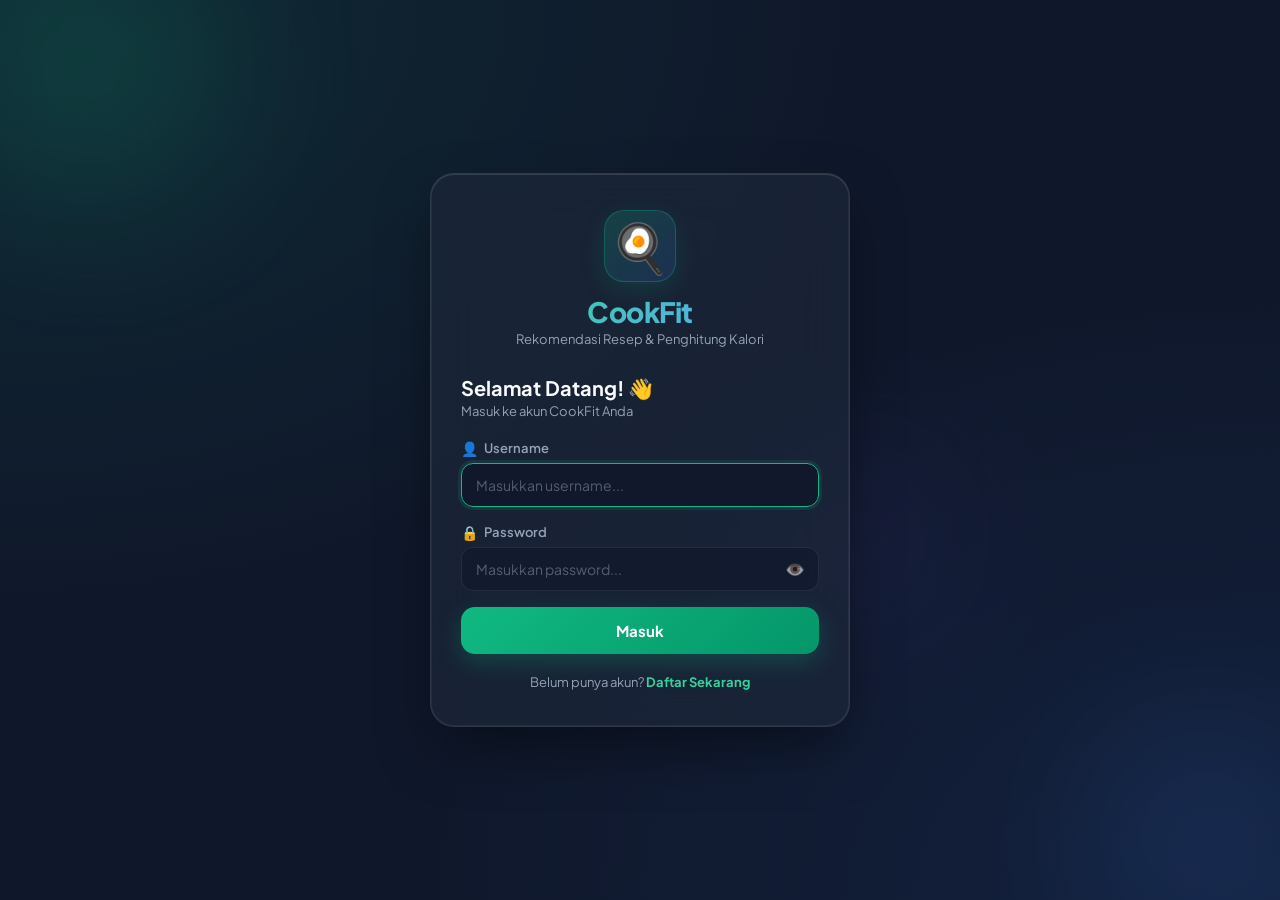
==== templates/login.html @ 272014fc "feat: add CookFit profile, recipe, and nutrition features Co-authored-by: Copilot <223556219+Copilot" ====
<!DOCTYPE html>
<html lang="id">
<head>
    <meta charset="UTF-8">
    <meta name="viewport" content="width=device-width, initial-scale=1.0">
    <title>CookFit - Login & Registrasi</title>
    <meta name="description" content="Masuk atau daftar akun CookFit untuk mengakses fitur rekomendasi resep dan kalkulator nutrisi harian.">
    <!-- Google Fonts -->
    <link rel="preconnect" href="https://fonts.googleapis.com">
    <link rel="preconnect" href="https://fonts.gstatic.com" crossorigin>
    <link href="https://fonts.googleapis.com/css2?family=Plus+Jakarta+Sans:wght@400;500;600;700;800&display=swap" rel="stylesheet">
    <link rel="stylesheet" href="/static/css/style.css">
</head>
<body>

    <div class="auth-container">
        <!-- Floating Decorative Orbs -->
        <div class="auth-orb orb-1"></div>
        <div class="auth-orb orb-2"></div>
        <div class="auth-orb orb-3"></div>

        <!-- Auth Card -->
        <div class="auth-card" id="auth-card">
            <!-- Brand -->
            <div class="auth-brand">
                <div class="auth-brand-icon">🍳</div>
                <h1 class="auth-brand-title">CookFit</h1>
                <p class="auth-brand-subtitle">Rekomendasi Resep & Penghitung Kalori</p>
            </div>

            <!-- Login Form -->
            <form id="login-form" class="auth-form active" onsubmit="handleLogin(event)">
                <div class="auth-form-header">
                    <h2 class="auth-form-title">Selamat Datang! 👋</h2>
                    <p class="auth-form-desc">Masuk ke akun CookFit Anda</p>
                </div>

                <div class="auth-alert" id="login-alert" style="display:none;"></div>

                <div class="auth-field">
                    <label class="auth-label" for="login-username">
                        <span class="auth-label-icon">👤</span> Username
                    </label>
                    <input type="text" id="login-username" class="auth-input" placeholder="Masukkan username..." autocomplete="username" required>
                </div>

                <div class="auth-field">
                    <label class="auth-label" for="login-password">
                        <span class="auth-label-icon">🔒</span> Password
                    </label>
                    <div class="auth-input-wrapper">
                        <input type="password" id="login-password" class="auth-input" placeholder="Masukkan password..." autocomplete="current-password" required>
                        <button type="button" class="auth-toggle-pw" onclick="togglePassword('login-password', this)">👁️</button>
                    </div>
                </div>

                <button type="submit" class="auth-btn-primary" id="login-btn">
                    <span class="auth-btn-text">Masuk</span>
                    <span class="auth-btn-loader" style="display:none;">⏳</span>
                </button>

                <div class="auth-switch">
                    Belum punya akun? <a href="#" onclick="switchToRegister(event)">Daftar Sekarang</a>
                </div>
            </form>

            <!-- Register Form -->
            <form id="register-form" class="auth-form" onsubmit="handleRegister(event)">
                <div class="auth-form-header">
                    <h2 class="auth-form-title">Buat Akun Baru 🚀</h2>
                    <p class="auth-form-desc">Bergabung dan mulai hidup sehat!</p>
                </div>

                <div class="auth-alert" id="register-alert" style="display:none;"></div>

                <div class="auth-field">
                    <label class="auth-label" for="reg-display-name">
                        <span class="auth-label-icon">✨</span> Nama Tampilan
                    </label>
                    <input type="text" id="reg-display-name" class="auth-input" placeholder="Nama lengkap Anda..." required>
                </div>

                <div class="auth-field">
                    <label class="auth-label" for="reg-username">
                        <span class="auth-label-icon">👤</span> Username
                    </label>
                    <input type="text" id="reg-username" class="auth-input" placeholder="Pilih username unik..." autocomplete="username" required>
                    <span class="auth-hint">Min. 3 karakter, huruf/angka/underscore</span>
                </div>

                <div class="auth-field">
                    <label class="auth-label" for="reg-password">
                        <span class="auth-label-icon">🔒</span> Password
                    </label>
                    <div class="auth-input-wrapper">
                        <input type="password" id="reg-password" class="auth-input" placeholder="Min. 4 karakter..." autocomplete="new-password" required minlength="4">
                        <button type="button" class="auth-toggle-pw" onclick="togglePassword('reg-password', this)">👁️</button>
                    </div>
                </div>

                <div class="auth-field">
                    <label class="auth-label" for="reg-password-confirm">
                        <span class="auth-label-icon">🔐</span> Konfirmasi Password
                    </label>
                    <div class="auth-input-wrapper">
                        <input type="password" id="reg-password-confirm" class="auth-input" placeholder="Ulangi password..." autocomplete="new-password" required minlength="4">
                        <button type="button" class="auth-toggle-pw" onclick="togglePassword('reg-password-confirm', this)">👁️</button>
                    </div>
                </div>

                <button type="submit" class="auth-btn-primary" id="register-btn">
                    <span class="auth-btn-text">Daftar & Mulai</span>
                    <span class="auth-btn-loader" style="display:none;">⏳</span>
                </button>

                <div class="auth-switch">
                    Sudah punya akun? <a href="#" onclick="switchToLogin(event)">Masuk di sini</a>
                </div>
            </form>
        </div>
    </div>

    <script>
        // ==========================================
        // AUTH PAGE LOGIC
        // ==========================================

        function switchToRegister(e) {
            e.preventDefault();
            document.getElementById('login-form').classList.remove('active');
            document.getElementById('register-form').classList.add('active');
            clearAlerts();
        }

        function switchToLogin(e) {
            e.preventDefault();
            document.getElementById('register-form').classList.remove('active');
            document.getElementById('login-form').classList.add('active');
            clearAlerts();
        }

        function clearAlerts() {
            document.querySelectorAll('.auth-alert').forEach(el => {
                el.style.display = 'none';
                el.className = 'auth-alert';
            });
        }

        function showAlert(elementId, message, type = 'error') {
            const el = document.getElementById(elementId);
            el.textContent = message;
            el.className = `auth-alert ${type}`;
            el.style.display = 'block';
        }

        function togglePassword(inputId, btn) {
            const input = document.getElementById(inputId);
            if (input.type === 'password') {
                input.type = 'text';
                btn.textContent = '🙈';
            } else {
                input.type = 'password';
                btn.textContent = '👁️';
            }
        }

        function setLoading(btnId, loading) {
            const btn = document.getElementById(btnId);
            const text = btn.querySelector('.auth-btn-text');
            const loader = btn.querySelector('.auth-btn-loader');
            btn.disabled = loading;
            text.style.display = loading ? 'none' : 'inline';
            loader.style.display = loading ? 'inline' : 'none';
        }

        async function handleLogin(e) {
            e.preventDefault();
            clearAlerts();

            const username = document.getElementById('login-username').value.trim();
            const password = document.getElementById('login-password').value;

            if (!username || !password) {
                showAlert('login-alert', 'Username dan password wajib diisi.', 'error');
                return;
            }

            setLoading('login-btn', true);

            try {
                const res = await fetch('/api/auth/login', {
                    method: 'POST',
                    headers: { 'Content-Type': 'application/json' },
                    body: JSON.stringify({ username, password })
                });
                const json = await res.json();

                if (json.status === 'success') {
                    showAlert('login-alert', `✅ Selamat datang, ${json.data.display_name}!`, 'success');
                    setTimeout(() => {
                        window.location.href = '/';
                    }, 800);
                } else {
                    showAlert('login-alert', json.message || 'Login gagal.', 'error');
                }
            } catch (err) {
                showAlert('login-alert', 'Tidak dapat terhubung ke server.', 'error');
            } finally {
                setLoading('login-btn', false);
            }
        }

        async function handleRegister(e) {
            e.preventDefault();
            clearAlerts();

            const display_name = document.getElementById('reg-display-name').value.trim();
            const username = document.getElementById('reg-username').value.trim();
            const password = document.getElementById('reg-password').value;
            const password_confirm = document.getElementById('reg-password-confirm').value;

            if (!display_name || !username || !password) {
                showAlert('register-alert', 'Semua field wajib diisi.', 'error');
                return;
            }

            if (password !== password_confirm) {
                showAlert('register-alert', 'Password dan konfirmasi tidak cocok.', 'error');
                return;
            }

            if (password.length < 4) {
                showAlert('register-alert', 'Password minimal 4 karakter.', 'error');
                return;
            }

            setLoading('register-btn', true);

            try {
                const res = await fetch('/api/auth/register', {
                    method: 'POST',
                    headers: { 'Content-Type': 'application/json' },
                    body: JSON.stringify({ username, password, display_name })
                });
                const json = await res.json();

                if (json.status === 'success') {
                    showAlert('register-alert', '✅ Akun berhasil dibuat! Mengalihkan...', 'success');
                    setTimeout(() => {
                        window.location.href = '/';
                    }, 800);
                } else {
                    showAlert('register-alert', json.message || 'Registrasi gagal.', 'error');
                }
            } catch (err) {
                showAlert('register-alert', 'Tidak dapat terhubung ke server.', 'error');
            } finally {
                setLoading('register-btn', false);
            }
        }

        // Auto-focus first input
        document.addEventListener('DOMContentLoaded', () => {
            document.getElementById('login-username').focus();
        });
    </script>

</body>
</html>
---- static/css/style.css ----
/* CookFit Mobile-First Web Stylesheet - Modern Glassmorphism Theme */

:root {
    --bg-dark: #0f172a;
    --card-bg: rgba(30, 41, 59, 0.7);
    --card-border: rgba(255, 255, 255, 0.08);
    --primary: #10b981;
    --primary-hover: #059669;
    --primary-glow: rgba(16, 185, 129, 0.3);
    --accent-orange: #f59e0b;
    --accent-blue: #3b82f6;
    --accent-purple: #8b5cf6;
    --accent-red: #ef4444;
    --text-main: #f8fafc;
    --text-muted: #94a3b8;
    --font-family: 'Plus Jakarta Sans', -apple-system, BlinkMacSystemFont, "Segoe UI", Roboto, sans-serif;
}

* {
    box-sizing: border-box;
    margin: 0;
    padding: 0;
    -webkit-tap-highlight-color: transparent;
}

body {
    background-color: var(--bg-dark);
    background-image: 
        radial-gradient(at 0% 0%, rgba(16, 185, 129, 0.12) 0px, transparent 50%),
        radial-gradient(at 100% 100%, rgba(59, 130, 246, 0.1) 0px, transparent 50%);
    background-attachment: fixed;
    color: var(--text-main);
    font-family: var(--font-family);
    min-height: 100vh;
    display: flex;
    justify-content: center;
    padding: 0;
    margin: 0;
}

.app-viewport {
    width: 100%;
    max-width: 540px; /* Smartphone view centered on desktop */
    min-height: 100vh;
    display: flex;
    flex-direction: column;
    background: rgba(15, 23, 42, 0.95);
    border-left: 1px solid var(--card-border);
    border-right: 1px solid var(--card-border);
    box-shadow: 0 25px 50px -12px rgba(0, 0, 0, 0.5);
    position: relative;
    padding-bottom: 75px; /* space for bottom nav */
}

/* Header Navbar */
.app-header {
    position: sticky;
    top: 0;
    z-index: 100;
    background: rgba(15, 23, 42, 0.85);
    backdrop-filter: blur(12px);
    -webkit-backdrop-filter: blur(12px);
    border-bottom: 1px solid var(--card-border);
    padding: 14px 20px;
    display: flex;
    align-items: center;
    justify-content: space-between;
}

.brand-logo {
    display: flex;
    align-items: center;
    gap: 10px;
}

.brand-icon {
    font-size: 24px;
    background: linear-gradient(135deg, #10b981, #059669);
    border-radius: 10px;
    width: 38px;
    height: 38px;
    display: flex;
    align-items: center;
    justify-content: center;
    box-shadow: 0 4px 12px var(--primary-glow);
}

.brand-title {
    font-size: 20px;
    font-weight: 800;
    background: linear-gradient(135deg, #34d399, #60a5fa);
    -webkit-background-clip: text;
    -webkit-text-fill-color: transparent;
    letter-spacing: -0.5px;
}

.header-badge {
    font-size: 11px;
    background: rgba(16, 185, 129, 0.15);
    color: #34d399;
    border: 1px solid rgba(16, 185, 129, 0.3);
    padding: 4px 10px;
    border-radius: 20px;
    font-weight: 600;
}

/* Tab Content Areas */
.tab-content {
    display: none;
    padding: 20px;
    animation: fadeIn 0.3s ease;
}

.tab-content.active {
    display: block;
}

@keyframes fadeIn {
    from { opacity: 0; transform: translateY(6px); }
    to { opacity: 1; transform: translateY(0); }
}

/* Bottom Navigation Bar */
.bottom-nav {
    position: fixed;
    bottom: 0;
    left: 50%;
    transform: translateX(-50%);
    width: 100%;
    max-width: 540px;
    background: rgba(15, 23, 42, 0.92);
    backdrop-filter: blur(16px);
    -webkit-backdrop-filter: blur(16px);
    border-top: 1px solid var(--card-border);
    display: flex;
    justify-content: space-around;
    padding: 10px 0 12px 0;
    z-index: 1000;
}

.nav-item {
    display: flex;
    flex-direction: column;
    align-items: center;
    gap: 4px;
    background: none;
    border: none;
    color: var(--text-muted);
    font-size: 11px;
    font-weight: 600;
    cursor: pointer;
    transition: all 0.2s ease;
    flex: 1;
}

.nav-icon {
    font-size: 20px;
    transition: transform 0.2s ease;
}

.nav-item.active {
    color: #34d399;
}

.nav-item.active .nav-icon {
    transform: translateY(-2px) scale(1.1);
}

.nav-badge {
    background: var(--accent-orange);
    color: #000;
    border-radius: 10px;
    font-size: 10px;
    font-weight: 800;
    padding: 1px 6px;
    margin-left: 2px;
}

/* Section Headings */
.section-header {
    margin-bottom: 16px;
}

.section-title {
    font-size: 18px;
    font-weight: 700;
    color: var(--text-main);
    display: flex;
    align-items: center;
    gap: 8px;
}

.section-subtitle {
    font-size: 13px;
    color: var(--text-muted);
    margin-top: 4px;
}

/* Search and Filters */
.search-box {
    position: relative;
    margin-bottom: 16px;
}

.search-input {
    width: 100%;
    padding: 12px 16px 12px 42px;
    background: rgba(30, 41, 59, 0.8);
    border: 1px solid var(--card-border);
    border-radius: 14px;
    color: var(--text-main);
    font-size: 14px;
    outline: none;
    transition: border-color 0.2s;
}

.search-input:focus {
    border-color: var(--primary);
    box-shadow: 0 0 0 3px rgba(16, 185, 129, 0.15);
}

.search-icon {
    position: absolute;
    left: 14px;
    top: 50%;
    transform: translateY(-50%);
    color: var(--text-muted);
}

/* Pantry Checklist Grid */
.category-group {
    background: var(--card-bg);
    border: 1px solid var(--card-border);
    border-radius: 16px;
    padding: 16px;
    margin-bottom: 16px;
}

.category-title {
    font-size: 13px;
    font-weight: 700;
    color: #60a5fa;
    text-transform: uppercase;
    letter-spacing: 0.8px;
    margin-bottom: 12px;
    display: flex;
    align-items: center;
    justify-content: space-between;
}

.pantry-grid {
    display: grid;
    grid-template-columns: repeat(2, 1fr);
    gap: 10px;
}

.pantry-item {
    background: rgba(15, 23, 42, 0.6);
    border: 1px solid rgba(255, 255, 255, 0.05);
    border-radius: 12px;
    padding: 10px 12px;
    display: flex;
    align-items: center;
    gap: 10px;
    cursor: pointer;
    transition: all 0.2s ease;
    user-select: none;
}

.pantry-item:hover {
    background: rgba(30, 41, 59, 0.9);
}

.pantry-item.selected {
    background: rgba(16, 185, 129, 0.15);
    border-color: rgba(16, 185, 129, 0.5);
    box-shadow: 0 2px 8px rgba(16, 185, 129, 0.1);
}

.pantry-checkbox {
    width: 18px;
    height: 18px;
    border-radius: 6px;
    border: 2px solid var(--text-muted);
    display: flex;
    align-items: center;
    justify-content: center;
    font-size: 11px;
    color: transparent;
    transition: all 0.2s ease;
}

.pantry-item.selected .pantry-checkbox {
    background: var(--primary);
    border-color: var(--primary);
    color: #fff;
}

.pantry-name {
    font-size: 13px;
    font-weight: 500;
    color: var(--text-main);
    flex: 1;
}

.pantry-cal {
    font-size: 11px;
    color: var(--text-muted);
}

/* Floating Action Bar / Match Button */
.sticky-action-bar {
    position: sticky;
    bottom: 85px;
    z-index: 90;
    margin-top: 10px;
}

.btn-primary {
    width: 100%;
    padding: 14px 20px;
    background: linear-gradient(135deg, #10b981, #059669);
    border: none;
    border-radius: 14px;
    color: white;
    font-size: 15px;
    font-weight: 700;
    cursor: pointer;
    display: flex;
    align-items: center;
    justify-content: center;
    gap: 10px;
    box-shadow: 0 8px 20px var(--primary-glow);
    transition: all 0.2s ease;
}

.btn-primary:active {
    transform: scale(0.98);
}

/* Recipe Cards */
.recipe-card {
    background: var(--card-bg);
    border: 1px solid var(--card-border);
    border-radius: 18px;
    padding: 16px;
    margin-bottom: 16px;
    position: relative;
    overflow: hidden;
    transition: transform 0.2s, border-color 0.2s;
}

.recipe-card:hover {
    border-color: rgba(52, 211, 153, 0.4);
}

.recipe-header {
    display: flex;
    align-items: flex-start;
    gap: 14px;
}

.recipe-icon {
    font-size: 32px;
    background: rgba(15, 23, 42, 0.8);
    border-radius: 14px;
    padding: 8px;
    display: flex;
    align-items: center;
    justify-content: center;
}

.recipe-info {
    flex: 1;
    min-width: 0;
}

.recipe-title-row {
    display: flex;
    align-items: flex-start;
    justify-content: space-between;
    gap: 8px;
}

.recipe-title {
    font-size: 16px;
    font-weight: 700;
    color: var(--text-main);
    line-height: 1.3;
}

.recipe-meta {
    display: flex;
    align-items: center;
    gap: 12px;
    margin-top: 6px;
    font-size: 12px;
    color: var(--text-muted);
}

.match-badge {
    padding: 4px 10px;
    border-radius: 20px;
    font-size: 12px;
    font-weight: 800;
    flex-shrink: 0;
}

.match-badge.high {
    background: rgba(16, 185, 129, 0.2);
    color: #34d399;
    border: 1px solid rgba(16, 185, 129, 0.4);
}

.match-badge.medium {
    background: rgba(245, 158, 11, 0.2);
    color: #fbbf24;
    border: 1px solid rgba(245, 158, 11, 0.4);
}

.match-badge.low {
    background: rgba(239, 68, 68, 0.15);
    color: #f87171;
    border: 1px solid rgba(239, 68, 68, 0.3);
}

/* Nutri Stats Chips */
.nutri-pills {
    display: flex;
    gap: 8px;
    margin-top: 14px;
    overflow-x: auto;
    padding-bottom: 2px;
}

.nutri-pill {
    background: rgba(15, 23, 42, 0.6);
    border: 1px solid rgba(255, 255, 255, 0.05);
    border-radius: 10px;
    padding: 6px 10px;
    font-size: 11px;
    font-weight: 600;
    white-space: nowrap;
}

.nutri-pill span {
    color: var(--text-muted);
    font-weight: 400;
}

/* Missing Ingredients Alert Box */
.missing-box {
    margin-top: 12px;
    background: rgba(245, 158, 11, 0.1);
    border: 1px solid rgba(245, 158, 11, 0.2);
    border-radius: 12px;
    padding: 10px 12px;
    font-size: 12px;
}

.missing-title {
    color: var(--accent-orange);
    font-weight: 700;
    margin-bottom: 4px;
}

.missing-list {
    color: var(--text-muted);
}

.recipe-actions {
    display: flex;
    gap: 10px;
    margin-top: 14px;
}

.btn-secondary {
    flex: 1;
    padding: 10px;
    background: rgba(30, 41, 59, 0.9);
    border: 1px solid var(--card-border);
    border-radius: 10px;
    color: var(--text-main);
    font-size: 13px;
    font-weight: 600;
    cursor: pointer;
    text-align: center;
}

.btn-outline-primary {
    flex: 1;
    padding: 10px;
    background: rgba(16, 185, 129, 0.1);
    border: 1px solid rgba(16, 185, 129, 0.4);
    border-radius: 10px;
    color: #34d399;
    font-size: 13px;
    font-weight: 600;
    cursor: pointer;
    text-align: center;
}

/* NutriTracker Dashboard */
.tracker-summary-card {
    background: linear-gradient(135deg, rgba(30, 41, 59, 0.9), rgba(15, 23, 42, 0.9));
    border: 1px solid var(--card-border);
    border-radius: 20px;
    padding: 20px;
    margin-bottom: 20px;
    box-shadow: 0 10px 30px rgba(0,0,0,0.3);
}

.summary-top {
    display: flex;
    justify-content: space-between;
    align-items: center;
    margin-bottom: 14px;
}

.calorie-gauge {
    margin-bottom: 16px;
}

.gauge-numbers {
    display: flex;
    justify-content: space-between;
    align-items: flex-end;
    margin-bottom: 8px;
}

.gauge-current {
    font-size: 28px;
    font-weight: 800;
    color: var(--primary);
}

.gauge-target {
    font-size: 13px;
    color: var(--text-muted);
}

.progress-bar-bg {
    width: 100%;
    height: 12px;
    background: rgba(15, 23, 42, 0.8);
    border-radius: 6px;
    overflow: hidden;
}

.progress-bar-fill {
    height: 100%;
    background: linear-gradient(90deg, #34d399, #10b981);
    border-radius: 6px;
    transition: width 0.5s ease;
}

.macros-grid {
    display: grid;
    grid-template-columns: repeat(3, 1fr);
    gap: 10px;
    margin-top: 16px;
}

.macro-box {
    background: rgba(15, 23, 42, 0.6);
    border: 1px solid rgba(255, 255, 255, 0.05);
    border-radius: 12px;
    padding: 10px;
    text-align: center;
}

.macro-val {
    font-size: 16px;
    font-weight: 700;
    margin-top: 2px;
}

.macro-label {
    font-size: 11px;
    color: var(--text-muted);
}

/* Daily Log History List */
.log-item {
    background: var(--card-bg);
    border: 1px solid var(--card-border);
    border-radius: 14px;
    padding: 12px 16px;
    margin-bottom: 10px;
    display: flex;
    align-items: center;
    justify-content: space-between;
}

.log-title {
    font-size: 14px;
    font-weight: 600;
}

.log-meta {
    font-size: 12px;
    color: var(--text-muted);
    margin-top: 2px;
}

.log-cal {
    font-size: 14px;
    font-weight: 700;
    color: var(--primary);
}

.btn-del {
    background: none;
    border: none;
    color: var(--accent-red);
    font-size: 16px;
    cursor: pointer;
    padding: 4px;
    margin-left: 10px;
}

/* Profile & BMR Form */
.form-group {
    margin-bottom: 16px;
}

.form-label {
    display: block;
    font-size: 13px;
    font-weight: 600;
    margin-bottom: 6px;
    color: var(--text-muted);
}

.form-control {
    width: 100%;
    padding: 12px;
    background: rgba(30, 41, 59, 0.8);
    border: 1px solid var(--card-border);
    border-radius: 12px;
    color: var(--text-main);
    font-size: 14px;
    outline: none;
}

.form-control:focus {
    border-color: var(--primary);
}

/* Modal Popup */
.modal-overlay {
    position: fixed;
    top: 0;
    left: 0;
    width: 100%;
    height: 100%;
    background: rgba(0, 0, 0, 0.7);
    backdrop-filter: blur(8px);
    z-index: 2000;
    display: none;
    align-items: center;
    justify-content: center;
    padding: 20px;
}

.modal-overlay.active {
    display: flex;
}

.modal-card {
    background: #1e293b;
    border: 1px solid var(--card-border);
    border-radius: 20px;
    width: 100%;
    max-width: 480px;
    max-height: 85vh;
    overflow-y: auto;
    padding: 20px;
    position: relative;
    box-shadow: 0 25px 50px -12px rgba(0, 0, 0, 0.6);
}

.modal-close {
    position: absolute;
    top: 16px;
    right: 16px;
    background: rgba(15, 23, 42, 0.6);
    border: none;
    color: var(--text-muted);
    font-size: 18px;
    width: 32px;
    height: 32px;
    border-radius: 50%;
    cursor: pointer;
}

/* ==========================================
   US-4 SHOPPING LIST STYLES
   ========================================== */
.shopping-item-card {
    background: var(--card-bg);
    border: 1px solid var(--card-border);
    border-radius: 14px;
    padding: 12px 14px;
    margin-bottom: 10px;
    display: flex;
    align-items: center;
    justify-content: space-between;
    transition: all 0.2s ease;
}

.shopping-item-card:hover {
    border-color: rgba(16, 185, 129, 0.3);
}

.shopping-item-card.bought {
    opacity: 0.55;
    background: rgba(15, 23, 42, 0.5);
    border-color: rgba(255, 255, 255, 0.04);
}

.shopping-item-card.bought .item-title {
    text-decoration: line-through;
    color: var(--text-muted);
}

.shopping-item-left {
    display: flex;
    align-items: center;
    gap: 12px;
    flex: 1;
}

.shopping-checkbox {
    width: 22px;
    height: 22px;
    border-radius: 6px;
    cursor: pointer;
    accent-color: var(--primary);
}

.item-title {
    font-size: 14px;
    font-weight: 600;
    color: var(--text-main);
    display: flex;
    align-items: center;
    gap: 6px;
}

.item-meta {
    font-size: 12px;
    color: var(--text-muted);
    margin-top: 2px;
}

.item-badge {
    font-size: 10px;
    padding: 2px 7px;
    border-radius: 12px;
    background: rgba(59, 130, 246, 0.15);
    color: #60a5fa;
    font-weight: 600;
}

.btn-action-sm {
    background: rgba(30, 41, 59, 0.8);
    border: 1px solid var(--card-border);
    color: var(--text-main);
    padding: 6px 12px;
    border-radius: 8px;
    font-size: 12px;
    cursor: pointer;
    font-weight: 600;
    transition: all 0.2s ease;
}

.btn-action-sm:hover {
    background: rgba(51, 65, 85, 0.8);
}

.btn-action-sm.danger {
    color: var(--accent-red);
    border-color: rgba(239, 68, 68, 0.2);
}

.btn-action-sm.danger:hover {
    background: rgba(239, 68, 68, 0.15);
}

.btn-shop-recipe {
    background: rgba(59, 130, 246, 0.15);
    border: 1px solid rgba(59, 130, 246, 0.3);
    color: #60a5fa;
    padding: 7px 12px;
    border-radius: 8px;
    font-size: 12px;
    font-weight: 600;
    cursor: pointer;
    transition: all 0.2s ease;
    display: inline-flex;
    align-items: center;
    gap: 4px;
}

.btn-shop-recipe:hover {
    background: rgba(59, 130, 246, 0.25);
    transform: translateY(-1px);
}

/* ==========================================
   AUTH / LOGIN PAGE STYLES
   ========================================== */
.auth-container {
    width: 100%;
    min-height: 100vh;
    display: flex;
    align-items: center;
    justify-content: center;
    padding: 20px;
    position: relative;
    overflow: hidden;
}

/* Floating Decorative Orbs */
.auth-orb {
    position: absolute;
    border-radius: 50%;
    filter: blur(80px);
    opacity: 0.4;
    pointer-events: none;
    animation: orbFloat 8s ease-in-out infinite alternate;
}

.orb-1 {
    width: 300px;
    height: 300px;
    background: radial-gradient(circle, rgba(16, 185, 129, 0.6), transparent);
    top: -80px;
    left: -60px;
    animation-duration: 10s;
}

.orb-2 {
    width: 250px;
    height: 250px;
    background: radial-gradient(circle, rgba(59, 130, 246, 0.5), transparent);
    bottom: -60px;
    right: -50px;
    animation-duration: 12s;
    animation-delay: -4s;
}

.orb-3 {
    width: 180px;
    height: 180px;
    background: radial-gradient(circle, rgba(139, 92, 246, 0.4), transparent);
    top: 50%;
    left: 60%;
    animation-duration: 9s;
    animation-delay: -2s;
}

@keyframes orbFloat {
    0% { transform: translate(0, 0) scale(1); }
    50% { transform: translate(30px, -20px) scale(1.1); }
    100% { transform: translate(-20px, 30px) scale(0.95); }
}

/* Auth Card */
.auth-card {
    width: 100%;
    max-width: 420px;
    background: rgba(30, 41, 59, 0.65);
    backdrop-filter: blur(24px);
    -webkit-backdrop-filter: blur(24px);
    border: 1px solid rgba(255, 255, 255, 0.1);
    border-radius: 24px;
    padding: 36px 30px;
    position: relative;
    z-index: 10;
    box-shadow:
        0 25px 60px -12px rgba(0, 0, 0, 0.5),
        0 0 0 1px rgba(255, 255, 255, 0.05) inset,
        0 1px 0 rgba(255, 255, 255, 0.08) inset;
    animation: cardSlideIn 0.5s ease-out;
}

@keyframes cardSlideIn {
    from {
        opacity: 0;
        transform: translateY(20px) scale(0.97);
    }
    to {
        opacity: 1;
        transform: translateY(0) scale(1);
    }
}

/* Auth Brand Section */
.auth-brand {
    text-align: center;
    margin-bottom: 28px;
}

.auth-brand-icon {
    font-size: 48px;
    width: 72px;
    height: 72px;
    background: linear-gradient(135deg, rgba(16, 185, 129, 0.2), rgba(59, 130, 246, 0.15));
    border: 1px solid rgba(16, 185, 129, 0.3);
    border-radius: 20px;
    display: flex;
    align-items: center;
    justify-content: center;
    margin: 0 auto 12px;
    box-shadow: 0 8px 24px rgba(16, 185, 129, 0.15);
    animation: iconPulse 3s ease-in-out infinite;
}

@keyframes iconPulse {
    0%, 100% { box-shadow: 0 8px 24px rgba(16, 185, 129, 0.15); }
    50% { box-shadow: 0 8px 32px rgba(16, 185, 129, 0.3); }
}

.auth-brand-title {
    font-size: 28px;
    font-weight: 800;
    background: linear-gradient(135deg, #34d399, #60a5fa);
    -webkit-background-clip: text;
    -webkit-text-fill-color: transparent;
    letter-spacing: -0.5px;
}

.auth-brand-subtitle {
    font-size: 13px;
    color: var(--text-muted);
    margin-top: 2px;
}

/* Auth Form */
.auth-form {
    display: none;
    animation: formFadeIn 0.35s ease;
}

.auth-form.active {
    display: block;
}

@keyframes formFadeIn {
    from { opacity: 0; transform: translateX(12px); }
    to { opacity: 1; transform: translateX(0); }
}

.auth-form-header {
    margin-bottom: 20px;
}

.auth-form-title {
    font-size: 20px;
    font-weight: 700;
    color: var(--text-main);
}

.auth-form-desc {
    font-size: 13px;
    color: var(--text-muted);
    margin-top: 2px;
}

/* Alert Messages */
.auth-alert {
    padding: 10px 14px;
    border-radius: 12px;
    font-size: 13px;
    font-weight: 600;
    margin-bottom: 16px;
    animation: alertSlide 0.3s ease;
}

.auth-alert.error {
    background: rgba(239, 68, 68, 0.12);
    border: 1px solid rgba(239, 68, 68, 0.3);
    color: #f87171;
}

.auth-alert.success {
    background: rgba(16, 185, 129, 0.12);
    border: 1px solid rgba(16, 185, 129, 0.3);
    color: #34d399;
}

@keyframes alertSlide {
    from { opacity: 0; transform: translateY(-6px); }
    to { opacity: 1; transform: translateY(0); }
}

/* Auth Form Fields */
.auth-field {
    margin-bottom: 16px;
}

.auth-label {
    display: flex;
    align-items: center;
    gap: 6px;
    font-size: 13px;
    font-weight: 600;
    color: var(--text-muted);
    margin-bottom: 6px;
}

.auth-label-icon {
    font-size: 14px;
}

.auth-input {
    width: 100%;
    padding: 12px 14px;
    background: rgba(15, 23, 42, 0.6);
    border: 1px solid rgba(255, 255, 255, 0.08);
    border-radius: 12px;
    color: var(--text-main);
    font-size: 14px;
    font-family: var(--font-family);
    outline: none;
    transition: all 0.25s ease;
}

.auth-input:focus {
    border-color: var(--primary);
    box-shadow: 0 0 0 3px rgba(16, 185, 129, 0.12);
    background: rgba(15, 23, 42, 0.8);
}

.auth-input::placeholder {
    color: rgba(148, 163, 184, 0.5);
}

.auth-input-wrapper {
    position: relative;
}

.auth-input-wrapper .auth-input {
    padding-right: 44px;
}

.auth-toggle-pw {
    position: absolute;
    right: 10px;
    top: 50%;
    transform: translateY(-50%);
    background: none;
    border: none;
    font-size: 16px;
    cursor: pointer;
    padding: 4px;
    opacity: 0.6;
    transition: opacity 0.2s;
}

.auth-toggle-pw:hover {
    opacity: 1;
}

.auth-hint {
    display: block;
    font-size: 11px;
    color: rgba(148, 163, 184, 0.6);
    margin-top: 4px;
    padding-left: 2px;
}

/* Primary Auth Button */
.auth-btn-primary {
    width: 100%;
    padding: 14px 20px;
    background: linear-gradient(135deg, #10b981, #059669);
    border: none;
    border-radius: 14px;
    color: white;
    font-size: 15px;
    font-weight: 700;
    font-family: var(--font-family);
    cursor: pointer;
    display: flex;
    align-items: center;
    justify-content: center;
    gap: 8px;
    box-shadow: 0 8px 24px rgba(16, 185, 129, 0.25);
    transition: all 0.25s ease;
    margin-top: 8px;
}

.auth-btn-primary:hover {
    background: linear-gradient(135deg, #059669, #047857);
    box-shadow: 0 10px 30px rgba(16, 185, 129, 0.35);
    transform: translateY(-1px);
}

.auth-btn-primary:active {
    transform: translateY(0) scale(0.98);
}

.auth-btn-primary:disabled {
    opacity: 0.6;
    cursor: not-allowed;
    transform: none;
}

/* Auth Switch Link */
.auth-switch {
    text-align: center;
    margin-top: 20px;
    font-size: 13px;
    color: var(--text-muted);
}

.auth-switch a {
    color: #34d399;
    text-decoration: none;
    font-weight: 700;
    transition: color 0.2s;
}

.auth-switch a:hover {
    color: #10b981;
    text-decoration: underline;
}

/* User Info in Header */
.header-user-info {
    display: flex;
    align-items: center;
    gap: 8px;
}

.header-avatar {
    width: 32px;
    height: 32px;
    border-radius: 10px;
    background: linear-gradient(135deg, rgba(16, 185, 129, 0.3), rgba(59, 130, 246, 0.2));
    border: 1px solid rgba(16, 185, 129, 0.3);
    display: flex;
    align-items: center;
    justify-content: center;
    font-size: 14px;
    font-weight: 700;
    color: #34d399;
    cursor: pointer;
    transition: all 0.2s ease;
}

.header-avatar:hover {
    transform: scale(1.05);
    box-shadow: 0 4px 12px rgba(16, 185, 129, 0.2);
}

.btn-logout {
    background: rgba(239, 68, 68, 0.1);
    border: 1px solid rgba(239, 68, 68, 0.2);
    color: #f87171;
    padding: 6px 12px;
    border-radius: 10px;
    font-size: 12px;
    font-weight: 600;
    cursor: pointer;
    transition: all 0.2s ease;
    font-family: var(--font-family);
}

.btn-logout:hover {
    background: rgba(239, 68, 68, 0.2);
    border-color: rgba(239, 68, 68, 0.4);
}
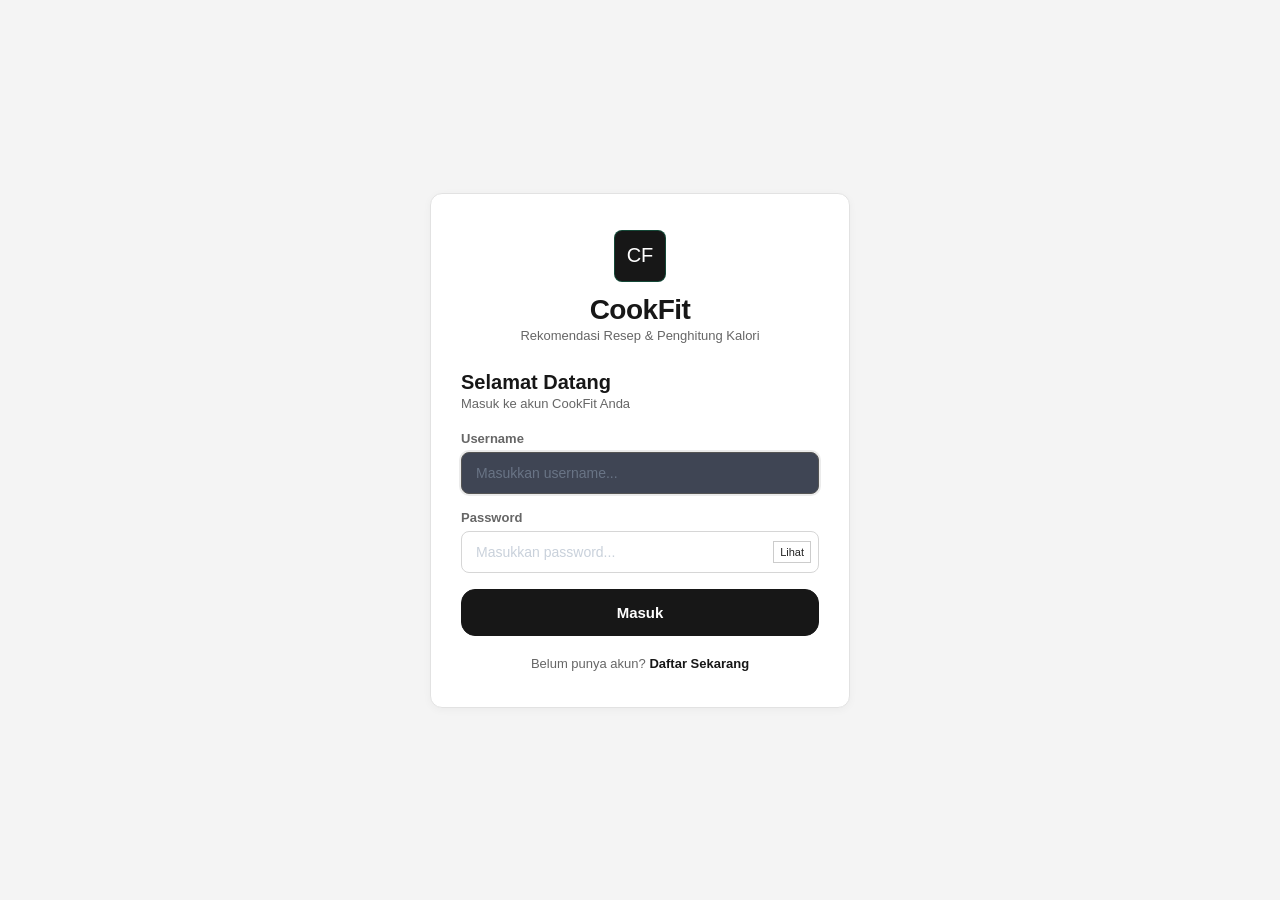
==== commit e874d4cc: "feat: add account usage menu and monochrome UI Co-authored-by: Copilot <223556219+Copilot@users.nore" ====
--- a/templates/login.html
+++ b/templates/login.html
@@ -5,25 +5,16 @@
     <meta name="viewport" content="width=device-width, initial-scale=1.0">
     <title>CookFit - Login & Registrasi</title>
     <meta name="description" content="Masuk atau daftar akun CookFit untuk mengakses fitur rekomendasi resep dan kalkulator nutrisi harian.">
-    <!-- Google Fonts -->
-    <link rel="preconnect" href="https://fonts.googleapis.com">
-    <link rel="preconnect" href="https://fonts.gstatic.com" crossorigin>
-    <link href="https://fonts.googleapis.com/css2?family=Plus+Jakarta+Sans:wght@400;500;600;700;800&display=swap" rel="stylesheet">
     <link rel="stylesheet" href="/static/css/style.css">
 </head>
 <body>
 
     <div class="auth-container">
-        <!-- Floating Decorative Orbs -->
-        <div class="auth-orb orb-1"></div>
-        <div class="auth-orb orb-2"></div>
-        <div class="auth-orb orb-3"></div>
-
         <!-- Auth Card -->
         <div class="auth-card" id="auth-card">
             <!-- Brand -->
             <div class="auth-brand">
-                <div class="auth-brand-icon">🍳</div>
+                <div class="auth-brand-icon">CF</div>
                 <h1 class="auth-brand-title">CookFit</h1>
                 <p class="auth-brand-subtitle">Rekomendasi Resep & Penghitung Kalori</p>
             </div>
@@ -31,7 +22,7 @@
             <!-- Login Form -->
             <form id="login-form" class="auth-form active" onsubmit="handleLogin(event)">
                 <div class="auth-form-header">
-                    <h2 class="auth-form-title">Selamat Datang! 👋</h2>
+                    <h2 class="auth-form-title">Selamat Datang</h2>
                     <p class="auth-form-desc">Masuk ke akun CookFit Anda</p>
                 </div>
 
@@ -39,24 +30,24 @@
 
                 <div class="auth-field">
                     <label class="auth-label" for="login-username">
-                        <span class="auth-label-icon">👤</span> Username
+                        Username
                     </label>
                     <input type="text" id="login-username" class="auth-input" placeholder="Masukkan username..." autocomplete="username" required>
                 </div>
 
                 <div class="auth-field">
                     <label class="auth-label" for="login-password">
-                        <span class="auth-label-icon">🔒</span> Password
+                        Password
                     </label>
                     <div class="auth-input-wrapper">
                         <input type="password" id="login-password" class="auth-input" placeholder="Masukkan password..." autocomplete="current-password" required>
-                        <button type="button" class="auth-toggle-pw" onclick="togglePassword('login-password', this)">👁️</button>
+                        <button type="button" class="auth-toggle-pw" onclick="togglePassword('login-password', this)">Lihat</button>
                     </div>
                 </div>
 
                 <button type="submit" class="auth-btn-primary" id="login-btn">
                     <span class="auth-btn-text">Masuk</span>
-                    <span class="auth-btn-loader" style="display:none;">⏳</span>
+                    <span class="auth-btn-loader" style="display:none;">Memproses...</span>
                 </button>
 
                 <div class="auth-switch">
@@ -67,7 +58,7 @@
             <!-- Register Form -->
             <form id="register-form" class="auth-form" onsubmit="handleRegister(event)">
                 <div class="auth-form-header">
-                    <h2 class="auth-form-title">Buat Akun Baru 🚀</h2>
+                    <h2 class="auth-form-title">Buat Akun Baru</h2>
                     <p class="auth-form-desc">Bergabung dan mulai hidup sehat!</p>
                 </div>
 
@@ -75,14 +66,14 @@
 
                 <div class="auth-field">
                     <label class="auth-label" for="reg-display-name">
-                        <span class="auth-label-icon">✨</span> Nama Tampilan
+                        Nama Tampilan
                     </label>
                     <input type="text" id="reg-display-name" class="auth-input" placeholder="Nama lengkap Anda..." required>
                 </div>
 
                 <div class="auth-field">
                     <label class="auth-label" for="reg-username">
-                        <span class="auth-label-icon">👤</span> Username
+                        Username
                     </label>
                     <input type="text" id="reg-username" class="auth-input" placeholder="Pilih username unik..." autocomplete="username" required>
                     <span class="auth-hint">Min. 3 karakter, huruf/angka/underscore</span>
@@ -90,27 +81,27 @@
 
                 <div class="auth-field">
                     <label class="auth-label" for="reg-password">
-                        <span class="auth-label-icon">🔒</span> Password
+                        Password
                     </label>
                     <div class="auth-input-wrapper">
                         <input type="password" id="reg-password" class="auth-input" placeholder="Min. 4 karakter..." autocomplete="new-password" required minlength="4">
-                        <button type="button" class="auth-toggle-pw" onclick="togglePassword('reg-password', this)">👁️</button>
+                        <button type="button" class="auth-toggle-pw" onclick="togglePassword('reg-password', this)">Lihat</button>
                     </div>
                 </div>
 
                 <div class="auth-field">
                     <label class="auth-label" for="reg-password-confirm">
-                        <span class="auth-label-icon">🔐</span> Konfirmasi Password
+                        Konfirmasi Password
                     </label>
                     <div class="auth-input-wrapper">
                         <input type="password" id="reg-password-confirm" class="auth-input" placeholder="Ulangi password..." autocomplete="new-password" required minlength="4">
-                        <button type="button" class="auth-toggle-pw" onclick="togglePassword('reg-password-confirm', this)">👁️</button>
+                        <button type="button" class="auth-toggle-pw" onclick="togglePassword('reg-password-confirm', this)">Lihat</button>
                     </div>
                 </div>
 
                 <button type="submit" class="auth-btn-primary" id="register-btn">
                     <span class="auth-btn-text">Daftar & Mulai</span>
-                    <span class="auth-btn-loader" style="display:none;">⏳</span>
+                    <span class="auth-btn-loader" style="display:none;">Memproses...</span>
                 </button>
 
                 <div class="auth-switch">
@@ -157,10 +148,10 @@
             const input = document.getElementById(inputId);
             if (input.type === 'password') {
                 input.type = 'text';
-                btn.textContent = '🙈';
+                btn.textContent = 'Sembunyi';
             } else {
                 input.type = 'password';
-                btn.textContent = '👁️';
+                btn.textContent = 'Lihat';
             }
         }
 
@@ -196,7 +187,7 @@
                 const json = await res.json();
 
                 if (json.status === 'success') {
-                    showAlert('login-alert', `✅ Selamat datang, ${json.data.display_name}!`, 'success');
+                    showAlert('login-alert', `Selamat datang, ${json.data.display_name}.`, 'success');
                     setTimeout(() => {
                         window.location.href = '/';
                     }, 800);
@@ -245,7 +236,7 @@
                 const json = await res.json();
 
                 if (json.status === 'success') {
-                    showAlert('register-alert', '✅ Akun berhasil dibuat! Mengalihkan...', 'success');
+                    showAlert('register-alert', 'Akun berhasil dibuat. Mengalihkan...', 'success');
                     setTimeout(() => {
                         window.location.href = '/';
                     }, 800);
--- a/static/css/style.css
+++ b/static/css/style.css
@@ -1,4 +1,4 @@
-/* CookFit Mobile-First Web Stylesheet - Modern Glassmorphism Theme */
+/* CookFit mobile-first stylesheet */
 
 :root {
     --bg-dark: #0f172a;
@@ -1136,25 +1136,90 @@
     gap: 8px;
 }
 
+.account-menu-wrapper {
+    position: relative;
+}
+
+.account-menu {
+    position: absolute;
+    top: calc(100% + 10px);
+    right: 0;
+    z-index: 1100;
+    display: flex;
+    flex-direction: column;
+    gap: 10px;
+    width: min(270px, calc(100vw - 32px));
+    padding: 16px;
+    background: #ffffff;
+    border: 1px solid #dedede;
+    border-radius: 10px;
+    box-shadow: 0 8px 24px rgba(0, 0, 0, 0.12);
+}
+
+.account-menu[hidden] {
+    display: none;
+}
+
+.account-menu-name {
+    color: #171717;
+    font-size: 15px;
+    font-weight: 700;
+}
+
+.account-menu-username,
+.account-joined {
+    color: #666666;
+    font-size: 12px;
+}
+
+.account-stat {
+    display: flex;
+    flex-direction: column;
+    gap: 4px;
+    padding: 10px 0;
+    border-top: 1px solid #e5e5e5;
+    border-bottom: 1px solid #e5e5e5;
+    color: #555555;
+    font-size: 12px;
+}
+
+.account-stat strong {
+    color: #171717;
+    font-size: 18px;
+}
+
+.account-menu .btn-logout {
+    width: 100%;
+    padding: 9px 12px;
+    border-radius: 7px;
+}
+
 .header-avatar {
     width: 32px;
     height: 32px;
-    border-radius: 10px;
-    background: linear-gradient(135deg, rgba(16, 185, 129, 0.3), rgba(59, 130, 246, 0.2));
-    border: 1px solid rgba(16, 185, 129, 0.3);
+    padding: 0;
     display: flex;
     align-items: center;
     justify-content: center;
+    font-family: var(--font-family);
+    border-radius: 50%;
+    background: #171717;
+    border: 1px solid #171717;
+    color: #ffffff;
     font-size: 14px;
     font-weight: 700;
-    color: #34d399;
     cursor: pointer;
     transition: all 0.2s ease;
 }
 
 .header-avatar:hover {
-    transform: scale(1.05);
-    box-shadow: 0 4px 12px rgba(16, 185, 129, 0.2);
+    background: #333333;
+    border-color: #333333;
+}
+
+.header-avatar:focus-visible {
+    outline: 2px solid #555555;
+    outline-offset: 2px;
 }
 
 .btn-logout {
@@ -1174,3 +1239,248 @@
     background: rgba(239, 68, 68, 0.2);
     border-color: rgba(239, 68, 68, 0.4);
 }
+
+/* Simple monochrome interface */
+:root {
+    --bg-dark: #f4f4f4;
+    --card-bg: #ffffff;
+    --card-border: #dedede;
+    --primary: #171717;
+    --primary-hover: #000000;
+    --primary-glow: rgba(0, 0, 0, 0.08);
+    --accent-orange: #555555;
+    --accent-blue: #333333;
+    --accent-purple: #666666;
+    --accent-red: #444444;
+    --text-main: #171717;
+    --text-muted: #666666;
+    --font-family: -apple-system, BlinkMacSystemFont, "Segoe UI", sans-serif;
+}
+
+body {
+    background: #f4f4f4;
+    color: #171717;
+}
+
+.app-viewport {
+    background: #ffffff;
+    border-color: #e5e5e5;
+    box-shadow: 0 8px 28px rgba(0, 0, 0, 0.06);
+}
+
+.app-header,
+.bottom-nav {
+    background: rgba(255, 255, 255, 0.96);
+    border-color: #e5e5e5;
+    backdrop-filter: none;
+    -webkit-backdrop-filter: none;
+}
+
+.brand-icon,
+.auth-brand-icon {
+    width: 52px;
+    height: 52px;
+    margin-bottom: 12px;
+    font-size: 20px;
+    background: #171717;
+    color: #ffffff;
+    border-radius: 8px;
+    box-shadow: none;
+    animation: none;
+}
+
+.brand-title,
+.auth-brand-title {
+    background: none;
+    color: #171717;
+    -webkit-text-fill-color: #171717;
+}
+
+.header-badge,
+.nav-badge {
+    background: #eeeeee;
+    color: #222222;
+    border-color: #dddddd;
+}
+
+.nav-item.active,
+.section-title,
+.recipe-title,
+.category-title,
+.form-label {
+    color: #171717;
+}
+
+.nav-item.active .nav-icon {
+    transform: none;
+}
+
+.search-input,
+.form-control,
+.auth-input {
+    background: #ffffff;
+    color: #171717;
+    border-color: #d6d6d6;
+    border-radius: 8px;
+    box-shadow: none;
+}
+
+.search-input:focus,
+.form-control:focus,
+.auth-input:focus {
+    border-color: #555555;
+    box-shadow: 0 0 0 2px rgba(0, 0, 0, 0.08);
+}
+
+.category-group,
+.tracker-summary-card,
+.recipe-card,
+.auth-card,
+.macro-box,
+.modal-content {
+    background: #ffffff;
+    border-color: #e2e2e2;
+    box-shadow: 0 2px 8px rgba(0, 0, 0, 0.04);
+}
+
+.recipe-card:hover {
+    border-color: #bdbdbd;
+    transform: none;
+}
+
+.recipe-icon {
+    min-width: 48px;
+    width: auto;
+    height: 34px;
+    padding: 0 10px;
+    background: #eeeeee;
+    border: 1px solid #dddddd;
+    border-radius: 6px;
+    color: #222222;
+    font-size: 12px;
+    font-weight: 700;
+}
+
+.match-badge,
+.nutri-pill,
+.missing-box,
+.progress-bar-bg {
+    background: #f1f1f1;
+    color: #333333;
+    border-color: #dddddd;
+}
+
+.btn-primary,
+.auth-btn-primary {
+    background: #171717;
+    color: #ffffff;
+    border: 1px solid #171717;
+    box-shadow: none;
+}
+
+.btn-primary:hover,
+.auth-btn-primary:hover,
+.btn-primary:active,
+.auth-btn-primary:active {
+    background: #333333;
+    box-shadow: none;
+}
+
+.btn-secondary,
+.btn-outline-primary,
+.btn-logout,
+.auth-toggle-pw,
+.btn-del,
+.modal-close {
+    background: #ffffff;
+    color: #222222;
+    border: 1px solid #cccccc;
+    box-shadow: none;
+}
+
+.btn-secondary:hover,
+.btn-outline-primary:hover,
+.btn-logout:hover,
+.auth-toggle-pw:hover {
+    background: #f1f1f1;
+    color: #111111;
+    border-color: #aaaaaa;
+}
+
+.auth-input-wrapper .auth-input {
+    padding-right: 92px;
+}
+
+.auth-toggle-pw {
+    right: 8px;
+    font-size: 11px;
+    padding: 4px 6px;
+    opacity: 1;
+}
+
+.pantry-checkbox {
+    width: 32px;
+    flex-shrink: 0;
+}
+
+.pantry-name {
+    color: #ffffff;
+}
+
+.progress-bar-fill {
+    background: #222222;
+    box-shadow: none;
+}
+
+.macro-label,
+.gauge-target,
+.section-subtitle,
+.log-meta,
+.auth-form-desc,
+.auth-hint {
+    color: #666666;
+}
+
+.log-item,
+.auth-input-wrapper,
+.auth-alert,
+.auth-switch {
+    border-color: #e2e2e2;
+}
+
+.auth-container {
+    background: #f4f4f4;
+}
+
+.auth-card {
+    border-radius: 12px;
+}
+
+.auth-alert.error,
+.auth-alert.success {
+    background: #f1f1f1;
+    color: #222222;
+    border-color: #d8d8d8;
+}
+
+.auth-switch a {
+    color: #171717;
+}
+
+.auth-orb {
+    display: none;
+}
+
+.app-viewport [style*="color:"] {
+    color: #333333 !important;
+}
+
+.app-viewport [style*="rgba("] {
+    border-color: #dddddd !important;
+    background-color: #f5f5f5 !important;
+    box-shadow: none !important;
+}
+
+.app-viewport [style*="linear-gradient"] {
+    background: #171717 !important;
+}
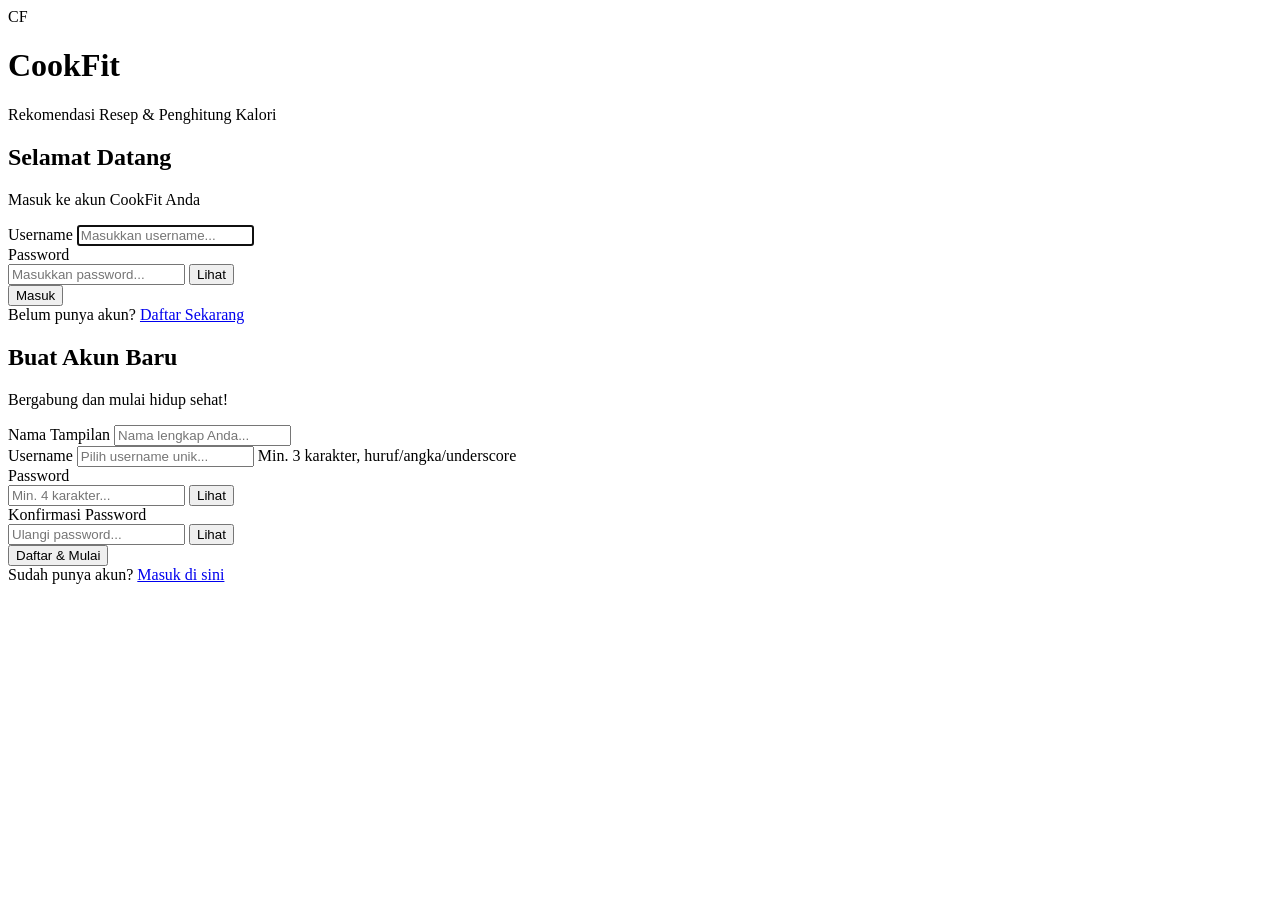
==== commit b8c48e25: "fix(static): use url_for and add explicit static route handler for vercel css loading" ====
--- a/templates/login.html
+++ b/templates/login.html
@@ -5,7 +5,7 @@
     <meta name="viewport" content="width=device-width, initial-scale=1.0">
     <title>CookFit - Login & Registrasi</title>
     <meta name="description" content="Masuk atau daftar akun CookFit untuk mengakses fitur rekomendasi resep dan kalkulator nutrisi harian.">
-    <link rel="stylesheet" href="/static/css/style.css">
+    <link rel="stylesheet" href="{{ url_for('static', filename='css/style.css') }}">
 </head>
 <body>
 
